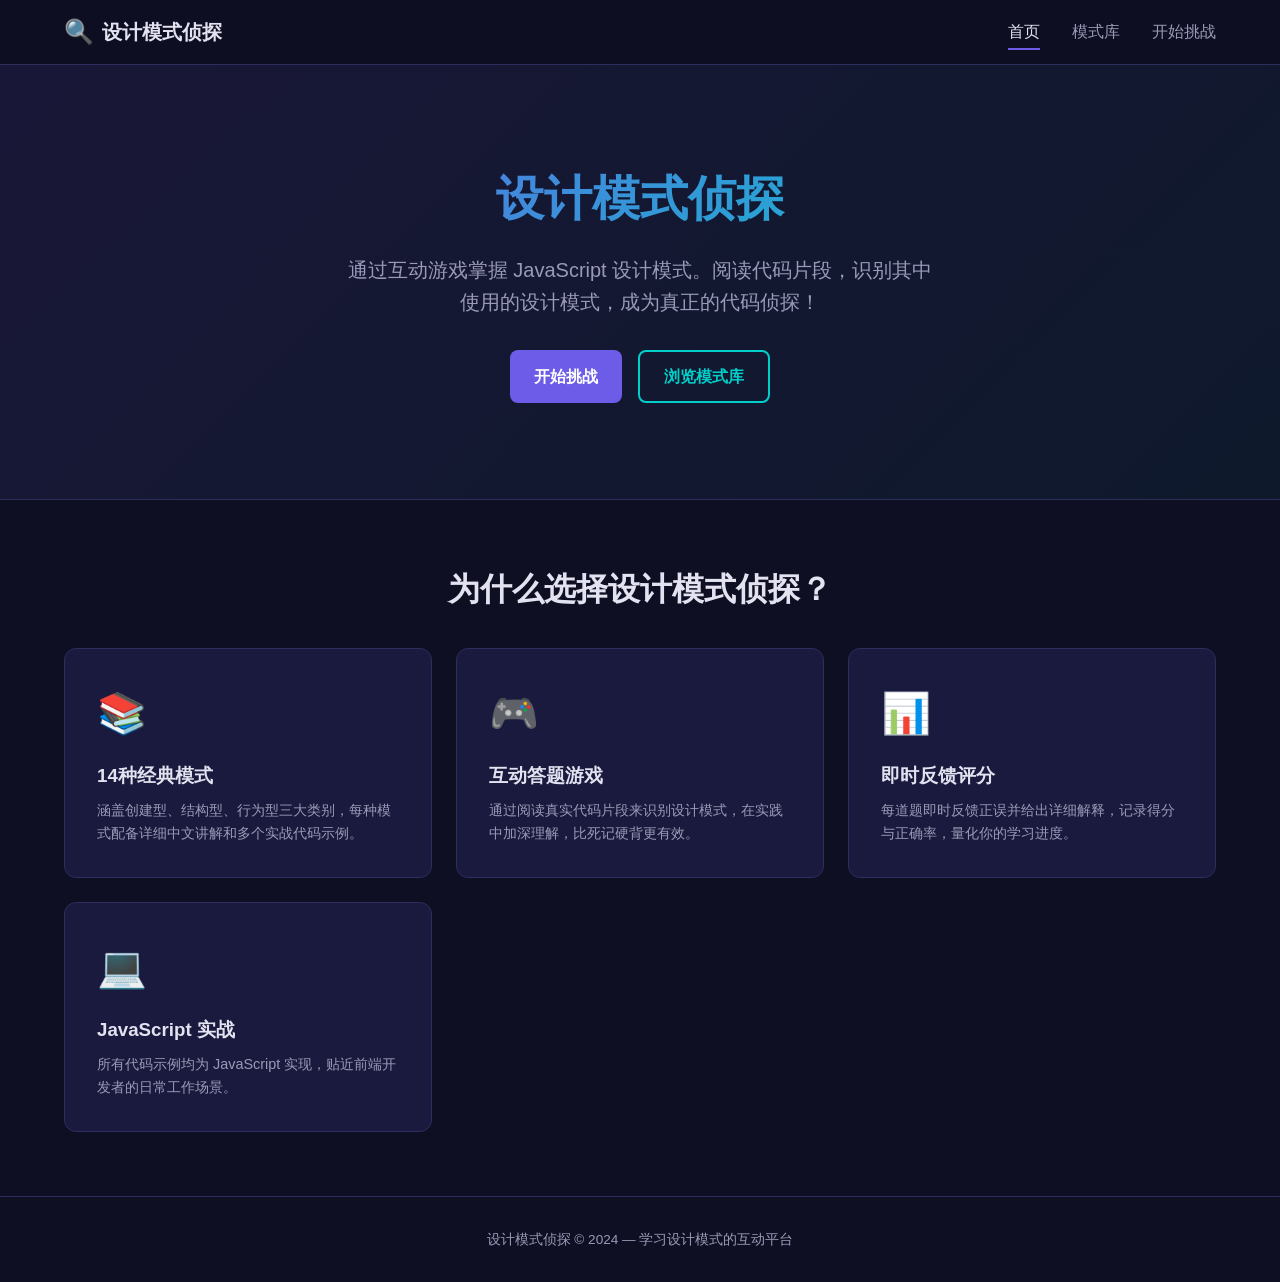
==== index.html @ 50bfc056 "Initial design pattern detective site" ====
<!DOCTYPE html>
<html lang="zh-CN">
<head>
  <meta charset="UTF-8" />
  <meta name="viewport" content="width=device-width, initial-scale=1.0" />
  <title>设计模式侦探 - Design Pattern Detective</title>
  <link rel="stylesheet" href="css/style.css" />
</head>
<body>
  <nav class="navbar">
    <div class="container">
      <a href="index.html" class="nav-brand">
        <span class="icon">🔍</span> 设计模式侦探
      </a>
      <ul class="nav-links">
        <li><a href="index.html" class="active">首页</a></li>
        <li><a href="patterns.html">模式库</a></li>
        <li><a href="game.html">开始挑战</a></li>
      </ul>
    </div>
  </nav>

  <section class="hero">
    <h1>设计模式侦探</h1>
    <p>通过互动游戏掌握 JavaScript 设计模式。阅读代码片段，识别其中使用的设计模式，成为真正的代码侦探！</p>
    <div class="hero-actions">
      <a href="game.html" class="btn btn-primary">开始挑战</a>
      <a href="patterns.html" class="btn btn-secondary">浏览模式库</a>
    </div>
  </section>

  <section class="features">
    <div class="container">
      <h2>为什么选择设计模式侦探？</h2>
      <div class="feature-grid">
        <div class="feature-card">
          <div class="icon">📚</div>
          <h3>14种经典模式</h3>
          <p>涵盖创建型、结构型、行为型三大类别，每种模式配备详细中文讲解和多个实战代码示例。</p>
        </div>
        <div class="feature-card">
          <div class="icon">🎮</div>
          <h3>互动答题游戏</h3>
          <p>通过阅读真实代码片段来识别设计模式，在实践中加深理解，比死记硬背更有效。</p>
        </div>
        <div class="feature-card">
          <div class="icon">📊</div>
          <h3>即时反馈评分</h3>
          <p>每道题即时反馈正误并给出详细解释，记录得分与正确率，量化你的学习进度。</p>
        </div>
        <div class="feature-card">
          <div class="icon">💻</div>
          <h3>JavaScript 实战</h3>
          <p>所有代码示例均为 JavaScript 实现，贴近前端开发者的日常工作场景。</p>
        </div>
      </div>
    </div>
  </section>

  <footer class="footer">
    <p>设计模式侦探 &copy; 2024 — 学习设计模式的互动平台</p>
  </footer>
</body>
</html>
---- css/style.css ----
:root {
  --primary: #6c5ce7;
  --primary-dark: #5a4bd1;
  --secondary: #00cec9;
  --accent: #fd79a8;
  --bg: #0f0f23;
  --bg-card: #1a1a3e;
  --bg-card-hover: #232356;
  --text: #e2e2f0;
  --text-muted: #9a9ab8;
  --success: #00b894;
  --danger: #e17055;
  --warning: #fdcb6e;
  --border: #2d2d5e;
  --radius: 12px;
  --shadow: 0 4px 24px rgba(0, 0, 0, 0.3);
}

* {
  margin: 0;
  padding: 0;
  box-sizing: border-box;
}

body {
  font-family: -apple-system, BlinkMacSystemFont, "Segoe UI", Roboto, "Noto Sans SC", sans-serif;
  background: var(--bg);
  color: var(--text);
  line-height: 1.6;
  min-height: 100vh;
}

a {
  color: var(--secondary);
  text-decoration: none;
  transition: color 0.2s;
}

a:hover {
  color: var(--primary);
}

/* Navigation */
.navbar {
  background: rgba(15, 15, 35, 0.95);
  backdrop-filter: blur(10px);
  border-bottom: 1px solid var(--border);
  padding: 0 2rem;
  position: sticky;
  top: 0;
  z-index: 100;
}

.navbar .container {
  display: flex;
  align-items: center;
  justify-content: space-between;
  height: 64px;
  max-width: 1200px;
  margin: 0 auto;
}

.nav-brand {
  font-size: 1.25rem;
  font-weight: 700;
  color: var(--text);
  display: flex;
  align-items: center;
  gap: 0.5rem;
}

.nav-brand .icon {
  font-size: 1.5rem;
}

.nav-links {
  display: flex;
  gap: 2rem;
  list-style: none;
}

.nav-links a {
  color: var(--text-muted);
  font-weight: 500;
  padding: 0.5rem 0;
  border-bottom: 2px solid transparent;
  transition: all 0.2s;
}

.nav-links a:hover,
.nav-links a.active {
  color: var(--text);
  border-bottom-color: var(--primary);
}

/* Container */
.container {
  max-width: 1200px;
  margin: 0 auto;
  padding: 0 1.5rem;
}

/* Hero Section */
.hero {
  text-align: center;
  padding: 6rem 2rem;
  background: linear-gradient(135deg, rgba(108, 92, 231, 0.1), rgba(0, 206, 201, 0.05));
  border-bottom: 1px solid var(--border);
}

.hero h1 {
  font-size: 3rem;
  margin-bottom: 1rem;
  background: linear-gradient(135deg, var(--primary), var(--secondary));
  -webkit-background-clip: text;
  -webkit-text-fill-color: transparent;
  background-clip: text;
}

.hero p {
  font-size: 1.25rem;
  color: var(--text-muted);
  max-width: 600px;
  margin: 0 auto 2rem;
}

.hero-actions {
  display: flex;
  gap: 1rem;
  justify-content: center;
  flex-wrap: wrap;
}

/* Buttons */
.btn {
  display: inline-flex;
  align-items: center;
  gap: 0.5rem;
  padding: 0.75rem 1.5rem;
  border-radius: 8px;
  font-size: 1rem;
  font-weight: 600;
  cursor: pointer;
  border: none;
  transition: all 0.2s;
}

.btn-primary {
  background: var(--primary);
  color: white;
}

.btn-primary:hover {
  background: var(--primary-dark);
  transform: translateY(-2px);
  box-shadow: 0 4px 16px rgba(108, 92, 231, 0.4);
}

.btn-secondary {
  background: transparent;
  color: var(--secondary);
  border: 2px solid var(--secondary);
}

.btn-secondary:hover {
  background: rgba(0, 206, 201, 0.1);
  transform: translateY(-2px);
}

.btn-success {
  background: var(--success);
  color: white;
}

.btn-success:hover {
  background: #00a383;
}

.btn:disabled {
  opacity: 0.5;
  cursor: not-allowed;
  transform: none;
}

/* Features Grid */
.features {
  padding: 4rem 0;
}

.features h2 {
  text-align: center;
  font-size: 2rem;
  margin-bottom: 2rem;
}

.feature-grid {
  display: grid;
  grid-template-columns: repeat(auto-fit, minmax(280px, 1fr));
  gap: 1.5rem;
}

.feature-card {
  background: var(--bg-card);
  border: 1px solid var(--border);
  border-radius: var(--radius);
  padding: 2rem;
  transition: all 0.3s;
}

.feature-card:hover {
  background: var(--bg-card-hover);
  transform: translateY(-4px);
  box-shadow: var(--shadow);
}

.feature-card .icon {
  font-size: 2.5rem;
  margin-bottom: 1rem;
}

.feature-card h3 {
  margin-bottom: 0.5rem;
  color: var(--text);
}

.feature-card p {
  color: var(--text-muted);
  font-size: 0.9rem;
}

/* Pattern List */
.page-header {
  padding: 3rem 0;
  border-bottom: 1px solid var(--border);
  margin-bottom: 2rem;
}

.page-header h1 {
  font-size: 2rem;
  margin-bottom: 0.5rem;
}

.page-header p {
  color: var(--text-muted);
}

.category-filter {
  display: flex;
  gap: 0.75rem;
  margin-bottom: 2rem;
  flex-wrap: wrap;
}

.filter-btn {
  padding: 0.5rem 1rem;
  border-radius: 20px;
  border: 1px solid var(--border);
  background: transparent;
  color: var(--text-muted);
  cursor: pointer;
  font-size: 0.9rem;
  transition: all 0.2s;
}

.filter-btn:hover,
.filter-btn.active {
  background: var(--primary);
  color: white;
  border-color: var(--primary);
}

.pattern-grid {
  display: grid;
  grid-template-columns: repeat(auto-fill, minmax(320px, 1fr));
  gap: 1.5rem;
  padding-bottom: 4rem;
}

.pattern-card {
  background: var(--bg-card);
  border: 1px solid var(--border);
  border-radius: var(--radius);
  padding: 1.5rem;
  transition: all 0.3s;
  cursor: pointer;
  display: block;
}

.pattern-card:hover {
  background: var(--bg-card-hover);
  transform: translateY(-3px);
  box-shadow: var(--shadow);
  border-color: var(--primary);
}

.pattern-card .category-tag {
  display: inline-block;
  padding: 0.2rem 0.6rem;
  border-radius: 4px;
  font-size: 0.75rem;
  font-weight: 600;
  margin-bottom: 0.75rem;
}

.tag-creational { background: rgba(108, 92, 231, 0.2); color: var(--primary); }
.tag-structural { background: rgba(0, 206, 201, 0.2); color: var(--secondary); }
.tag-behavioral { background: rgba(253, 121, 168, 0.2); color: var(--accent); }

.pattern-card h3 {
  margin-bottom: 0.25rem;
}

.pattern-card .name-en {
  color: var(--text-muted);
  font-size: 0.85rem;
  margin-bottom: 0.75rem;
}

.pattern-card .desc {
  color: var(--text-muted);
  font-size: 0.9rem;
  display: -webkit-box;
  -webkit-line-clamp: 3;
  -webkit-box-orient: vertical;
  overflow: hidden;
}

/* Pattern Detail */
.pattern-detail {
  padding: 2rem 0 4rem;
}

.detail-header {
  margin-bottom: 2rem;
}

.detail-header .category-tag {
  display: inline-block;
  padding: 0.3rem 0.8rem;
  border-radius: 4px;
  font-size: 0.8rem;
  font-weight: 600;
  margin-bottom: 1rem;
}

.detail-header h1 {
  font-size: 2.25rem;
  margin-bottom: 0.25rem;
}

.detail-header .name-en {
  color: var(--text-muted);
  font-size: 1.1rem;
}

.detail-section {
  margin-bottom: 2.5rem;
}

.detail-section h2 {
  font-size: 1.5rem;
  margin-bottom: 1rem;
  padding-bottom: 0.5rem;
  border-bottom: 1px solid var(--border);
}

.key-points {
  list-style: none;
  display: flex;
  flex-wrap: wrap;
  gap: 0.75rem;
}

.key-points li {
  background: var(--bg-card);
  padding: 0.5rem 1rem;
  border-radius: 8px;
  border: 1px solid var(--border);
  font-size: 0.9rem;
}

.key-points li::before {
  content: "• ";
  color: var(--primary);
  font-weight: bold;
}

.example-block {
  background: var(--bg-card);
  border: 1px solid var(--border);
  border-radius: var(--radius);
  margin-bottom: 1.5rem;
  overflow: hidden;
}

.example-block h3 {
  padding: 1rem 1.5rem;
  background: rgba(108, 92, 231, 0.1);
  border-bottom: 1px solid var(--border);
  font-size: 1rem;
}

.example-block pre {
  padding: 1.5rem;
  overflow-x: auto;
  font-size: 0.85rem;
  line-height: 1.5;
}

.example-block code {
  font-family: "JetBrains Mono", "Fira Code", monospace;
}

/* Game Page */
.game-container {
  max-width: 900px;
  margin: 0 auto;
  padding: 2rem 1.5rem;
}

.start-screen {
  display: flex;
  flex-direction: column;
  align-items: center;
  justify-content: center;
  min-height: 60vh;
  text-align: center;
}

.start-screen h1 {
  font-size: 2.5rem;
  margin-bottom: 1rem;
  background: linear-gradient(135deg, var(--primary), var(--secondary));
  -webkit-background-clip: text;
  -webkit-text-fill-color: transparent;
  background-clip: text;
}

.start-screen p {
  color: var(--text-muted);
  margin-bottom: 2rem;
  max-width: 500px;
}

.question-count-selector {
  display: flex;
  align-items: center;
  gap: 1rem;
  margin-bottom: 2rem;
}

.question-count-selector label {
  color: var(--text-muted);
}

.question-count-selector select {
  padding: 0.5rem 1rem;
  border-radius: 8px;
  background: var(--bg-card);
  border: 1px solid var(--border);
  color: var(--text);
  font-size: 1rem;
}

/* Progress Bar */
.progress-section {
  display: flex;
  align-items: center;
  gap: 1.5rem;
  margin-bottom: 1.5rem;
  padding: 1rem;
  background: var(--bg-card);
  border-radius: var(--radius);
  border: 1px solid var(--border);
}

.progress-bar {
  flex: 1;
  height: 8px;
  background: var(--border);
  border-radius: 4px;
  overflow: hidden;
}

.progress-bar-fill {
  height: 100%;
  background: linear-gradient(90deg, var(--primary), var(--secondary));
  border-radius: 4px;
  transition: width 0.3s ease;
}

.stat {
  text-align: center;
}

.stat-value {
  font-size: 1.25rem;
  font-weight: 700;
  color: var(--primary);
}

.stat-label {
  font-size: 0.7rem;
  color: var(--text-muted);
  text-transform: uppercase;
}

/* Question Area */
.question-header {
  display: flex;
  justify-content: space-between;
  align-items: center;
  margin-bottom: 1rem;
}

.question-header h2 {
  font-size: 1.1rem;
  color: var(--text-muted);
}

.code-section {
  background: var(--bg-card);
  border: 1px solid var(--border);
  border-radius: var(--radius);
  margin-bottom: 1.5rem;
  overflow: hidden;
}

.code-section .code-header {
  padding: 0.75rem 1.25rem;
  background: rgba(108, 92, 231, 0.1);
  border-bottom: 1px solid var(--border);
  font-size: 0.9rem;
  color: var(--text-muted);
}

.code-section pre {
  padding: 1.25rem;
  overflow-x: auto;
  max-height: 400px;
  overflow-y: auto;
  font-size: 0.82rem;
  line-height: 1.5;
}

.code-section code {
  font-family: "JetBrains Mono", "Fira Code", monospace;
}

/* Options */
.options-container {
  display: grid;
  grid-template-columns: 1fr 1fr;
  gap: 1rem;
  margin-bottom: 1.5rem;
}

.option-btn {
  display: flex;
  align-items: center;
  gap: 0.75rem;
  padding: 1rem 1.25rem;
  background: var(--bg-card);
  border: 2px solid var(--border);
  border-radius: var(--radius);
  cursor: pointer;
  transition: all 0.2s;
  text-align: left;
  color: var(--text);
  font-size: 1rem;
}

.option-btn:hover {
  border-color: var(--primary);
  background: var(--bg-card-hover);
}

.option-btn.selected {
  border-color: var(--primary);
  background: rgba(108, 92, 231, 0.15);
}

.option-btn.correct {
  border-color: var(--success);
  background: rgba(0, 184, 148, 0.15);
}

.option-btn.wrong {
  border-color: var(--danger);
  background: rgba(225, 112, 85, 0.15);
}

.option-letter {
  width: 32px;
  height: 32px;
  display: flex;
  align-items: center;
  justify-content: center;
  background: var(--border);
  border-radius: 50%;
  font-weight: 700;
  font-size: 0.85rem;
  flex-shrink: 0;
}

.option-text {
  display: flex;
  flex-direction: column;
}

.option-text small {
  color: var(--text-muted);
  font-size: 0.8rem;
}

/* Actions */
.actions {
  text-align: center;
  margin-bottom: 1.5rem;
}

/* Feedback */
.feedback-area {
  padding: 1.5rem;
  border-radius: var(--radius);
  margin-bottom: 1.5rem;
  display: none;
}

.feedback-area.correct {
  background: rgba(0, 184, 148, 0.1);
  border: 1px solid var(--success);
}

.feedback-area.wrong {
  background: rgba(225, 112, 85, 0.1);
  border: 1px solid var(--danger);
}

.feedback-header {
  display: flex;
  align-items: center;
  gap: 0.75rem;
  margin-bottom: 0.75rem;
}

.feedback-icon {
  font-size: 1.5rem;
  font-weight: 700;
}

.feedback-area.correct .feedback-icon { color: var(--success); }
.feedback-area.wrong .feedback-icon { color: var(--danger); }

.feedback-title {
  font-weight: 600;
  font-size: 1.1rem;
}

.feedback-explanation {
  color: var(--text-muted);
  font-size: 0.9rem;
  line-height: 1.6;
}

/* Results */
.results-area {
  display: none;
  text-align: center;
  padding: 2rem 0;
}

.results-summary {
  background: var(--bg-card);
  border: 1px solid var(--border);
  border-radius: var(--radius);
  padding: 2.5rem;
  margin-bottom: 2rem;
}

.results-summary h2 {
  font-size: 2rem;
  margin-bottom: 0.5rem;
}

.results-grade {
  font-size: 1.25rem;
  color: var(--primary);
  margin-bottom: 1.5rem;
}

.results-stats {
  display: flex;
  justify-content: center;
  gap: 3rem;
}

.results-stats .stat {
  text-align: center;
}

.results-stats .stat-value {
  font-size: 2rem;
}

.results-actions {
  margin-bottom: 2rem;
}

.history-section h3 {
  text-align: left;
  margin-bottom: 1rem;
  font-size: 1.2rem;
}

.history-list {
  text-align: left;
}

.history-item {
  display: flex;
  align-items: center;
  gap: 0.75rem;
  padding: 0.75rem 1rem;
  background: var(--bg-card);
  border: 1px solid var(--border);
  border-radius: 8px;
  margin-bottom: 0.5rem;
}

.history-item.correct { border-left: 3px solid var(--success); }
.history-item.wrong { border-left: 3px solid var(--danger); }

.history-num {
  color: var(--text-muted);
  font-size: 0.85rem;
  min-width: 20px;
}

.history-icon {
  font-weight: 700;
}

.history-item.correct .history-icon { color: var(--success); }
.history-item.wrong .history-icon { color: var(--danger); }

.history-detail {
  display: flex;
  flex-direction: column;
  gap: 0.2rem;
}

.history-detail strong {
  font-size: 0.9rem;
}

.history-detail span {
  font-size: 0.8rem;
  color: var(--text-muted);
}

/* Footer */
.footer {
  padding: 2rem;
  text-align: center;
  border-top: 1px solid var(--border);
  color: var(--text-muted);
  font-size: 0.85rem;
}

/* Responsive */
@media (max-width: 768px) {
  .hero h1 { font-size: 2rem; }
  .hero { padding: 4rem 1rem; }
  .options-container { grid-template-columns: 1fr; }
  .results-stats { gap: 1.5rem; }
  .nav-links { gap: 1rem; }
  .pattern-grid { grid-template-columns: 1fr; }
}
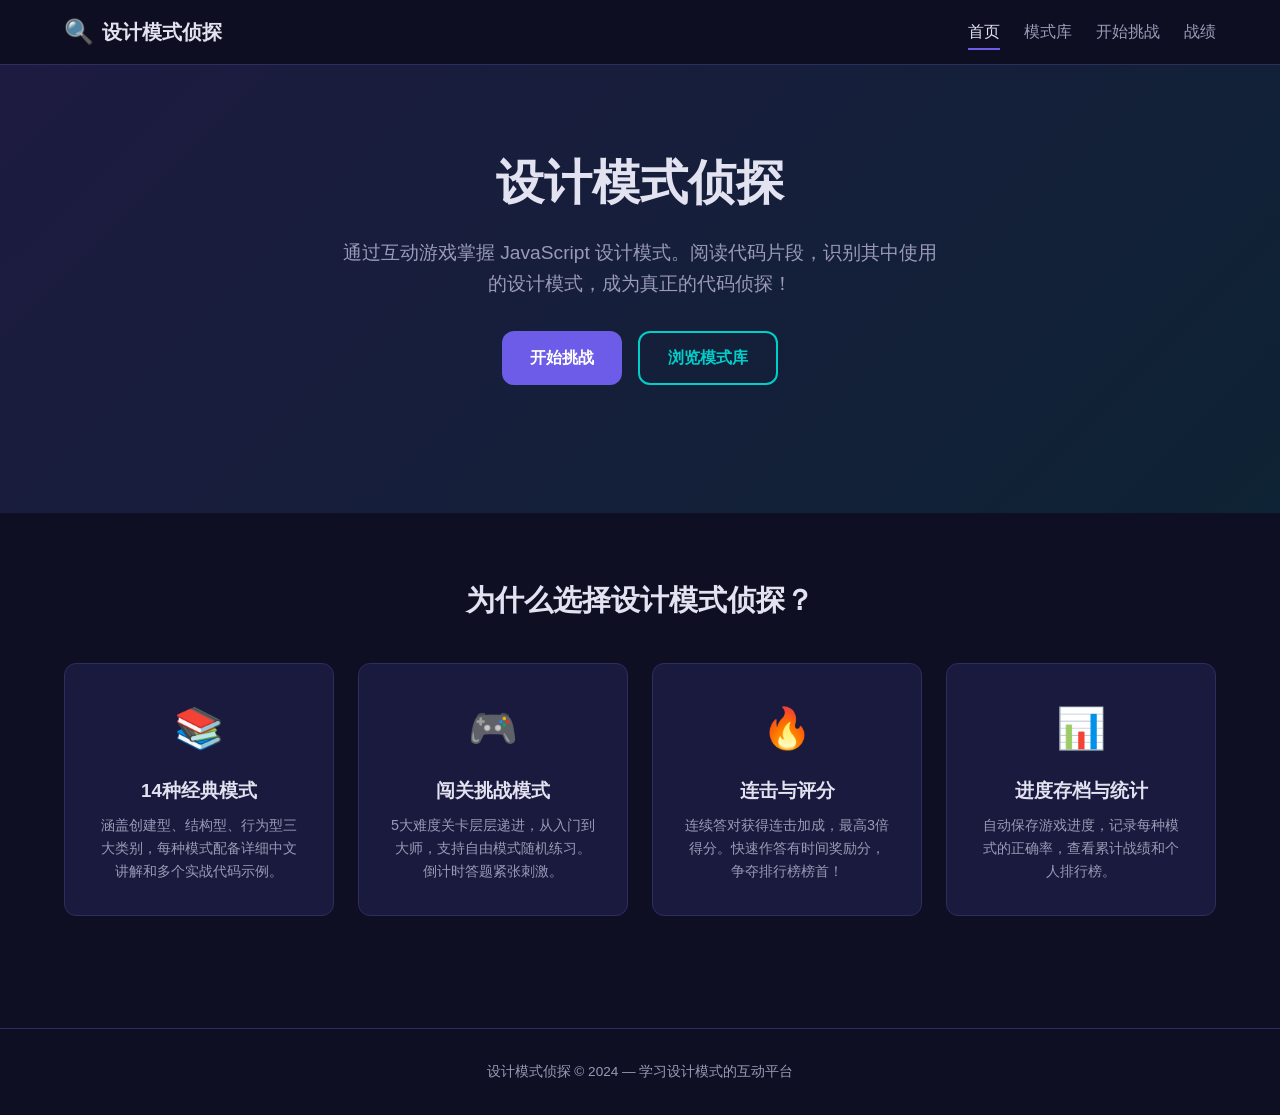
==== commit 5c303afd: "Complete design pattern detective site" ====
--- a/index.html
+++ b/index.html
@@ -1,10 +1,15 @@
 <!DOCTYPE html>
 <html lang="zh-CN">
 <head>
-  <meta charset="UTF-8" />
-  <meta name="viewport" content="width=device-width, initial-scale=1.0" />
+  <meta charset="UTF-8">
+  <meta name="viewport" content="width=device-width, initial-scale=1.0">
+  <meta name="description" content="设计模式侦探 - 通过互动答题游戏学习 JavaScript 设计模式，涵盖14种经典设计模式的概念讲解与代码示例。">
+  <meta property="og:title" content="设计模式侦探 - Design Pattern Detective">
+  <meta property="og:description" content="通过互动游戏掌握 JavaScript 设计模式，阅读代码片段识别设计模式，成为真正的代码侦探！">
+  <meta property="og:type" content="website">
+  <link rel="manifest" href="manifest.json">
   <title>设计模式侦探 - Design Pattern Detective</title>
-  <link rel="stylesheet" href="css/style.css" />
+  <link rel="stylesheet" href="css/style.css">
 </head>
 <body>
   <nav class="navbar">
@@ -12,10 +17,12 @@
       <a href="index.html" class="nav-brand">
         <span class="icon">🔍</span> 设计模式侦探
       </a>
-      <ul class="nav-links">
+      <button class="nav-toggle" id="nav-toggle" aria-label="菜单">☰</button>
+      <ul class="nav-links" id="nav-links">
         <li><a href="index.html" class="active">首页</a></li>
         <li><a href="patterns.html">模式库</a></li>
         <li><a href="game.html">开始挑战</a></li>
+        <li><a href="stats.html">战绩</a></li>
       </ul>
     </div>
   </nav>
@@ -27,6 +34,7 @@
       <a href="game.html" class="btn btn-primary">开始挑战</a>
       <a href="patterns.html" class="btn btn-secondary">浏览模式库</a>
     </div>
+    <div class="hero-stats" id="hero-stats"></div>
   </section>
 
   <section class="features">
@@ -40,18 +48,18 @@
         </div>
         <div class="feature-card">
           <div class="icon">🎮</div>
-          <h3>互动答题游戏</h3>
-          <p>通过阅读真实代码片段来识别设计模式，在实践中加深理解，比死记硬背更有效。</p>
+          <h3>闯关挑战模式</h3>
+          <p>5大难度关卡层层递进，从入门到大师，支持自由模式随机练习。倒计时答题紧张刺激。</p>
+        </div>
+        <div class="feature-card">
+          <div class="icon">🔥</div>
+          <h3>连击与评分</h3>
+          <p>连续答对获得连击加成，最高3倍得分。快速作答有时间奖励分，争夺排行榜榜首！</p>
         </div>
         <div class="feature-card">
           <div class="icon">📊</div>
-          <h3>即时反馈评分</h3>
-          <p>每道题即时反馈正误并给出详细解释，记录得分与正确率，量化你的学习进度。</p>
-        </div>
-        <div class="feature-card">
-          <div class="icon">💻</div>
-          <h3>JavaScript 实战</h3>
-          <p>所有代码示例均为 JavaScript 实现，贴近前端开发者的日常工作场景。</p>
+          <h3>进度存档与统计</h3>
+          <p>自动保存游戏进度，记录每种模式的正确率，查看累计战绩和个人排行榜。</p>
         </div>
       </div>
     </div>
@@ -60,5 +68,25 @@
   <footer class="footer">
     <p>设计模式侦探 &copy; 2024 — 学习设计模式的互动平台</p>
   </footer>
+
+  <script src="js/patterns-data.js"></script>
+  <script src="js/progress.js"></script>
+  <script>
+    document.getElementById('nav-toggle').addEventListener('click', () => {
+      document.getElementById('nav-links').classList.toggle('open');
+    });
+
+    const profile = ProgressManager.getProfile();
+    const statsEl = document.getElementById('hero-stats');
+    if (profile.totalGames > 0) {
+      const accuracy = ProgressManager.getOverallAccuracy();
+      statsEl.innerHTML = `
+        <div class="hero-stat"><div class="value">${profile.totalGames}</div><div class="label">已完成局数</div></div>
+        <div class="hero-stat"><div class="value">${accuracy}%</div><div class="label">总正确率</div></div>
+        <div class="hero-stat"><div class="value">${profile.bestScore}</div><div class="label">最高分</div></div>
+        <div class="hero-stat"><div class="value">Lv.${profile.levelsUnlocked}</div><div class="label">当前进度</div></div>
+      `;
+    }
+  </script>
 </body>
 </html>
--- a/css/style.css
+++ b/css/style.css
@@ -16,11 +16,7 @@
   --shadow: 0 4px 24px rgba(0, 0, 0, 0.3);
 }
 
-* {
-  margin: 0;
-  padding: 0;
-  box-sizing: border-box;
-}
+* { margin: 0; padding: 0; box-sizing: border-box; }
 
 body {
   font-family: -apple-system, BlinkMacSystemFont, "Segoe UI", Roboto, "Noto Sans SC", sans-serif;
@@ -30,22 +26,17 @@
   min-height: 100vh;
 }
 
-a {
-  color: var(--secondary);
-  text-decoration: none;
-  transition: color 0.2s;
-}
-
-a:hover {
-  color: var(--primary);
-}
-
-/* Navigation */
+a { color: var(--secondary); text-decoration: none; transition: color 0.2s; }
+a:hover { color: var(--primary); }
+
+.container { max-width: 1200px; margin: 0 auto; padding: 0 1.5rem; }
+
+/* Navbar */
 .navbar {
   background: rgba(15, 15, 35, 0.95);
   backdrop-filter: blur(10px);
   border-bottom: 1px solid var(--border);
-  padding: 0 2rem;
+  padding: 0 1.5rem;
   position: sticky;
   top: 0;
   z-index: 100;
@@ -56,8 +47,6 @@
   align-items: center;
   justify-content: space-between;
   height: 64px;
-  max-width: 1200px;
-  margin: 0 auto;
 }
 
 .nav-brand {
@@ -69,13 +58,11 @@
   gap: 0.5rem;
 }
 
-.nav-brand .icon {
-  font-size: 1.5rem;
-}
+.nav-brand .icon { font-size: 1.5rem; }
 
 .nav-links {
   display: flex;
-  gap: 2rem;
+  gap: 1.5rem;
   list-style: none;
 }
 
@@ -93,88 +80,59 @@
   border-bottom-color: var(--primary);
 }
 
-/* Container */
-.container {
-  max-width: 1200px;
-  margin: 0 auto;
-  padding: 0 1.5rem;
-}
-
-/* Hero Section */
-.hero {
-  text-align: center;
-  padding: 6rem 2rem;
-  background: linear-gradient(135deg, rgba(108, 92, 231, 0.1), rgba(0, 206, 201, 0.05));
-  border-bottom: 1px solid var(--border);
-}
-
-.hero h1 {
-  font-size: 3rem;
-  margin-bottom: 1rem;
-  background: linear-gradient(135deg, var(--primary), var(--secondary));
-  -webkit-background-clip: text;
-  -webkit-text-fill-color: transparent;
-  background-clip: text;
-}
-
-.hero p {
-  font-size: 1.25rem;
-  color: var(--text-muted);
-  max-width: 600px;
-  margin: 0 auto 2rem;
-}
-
-.hero-actions {
-  display: flex;
-  gap: 1rem;
-  justify-content: center;
-  flex-wrap: wrap;
+.nav-toggle {
+  display: none;
+  background: none;
+  border: none;
+  color: var(--text);
+  font-size: 1.5rem;
+  cursor: pointer;
+  padding: 0.5rem;
+  min-width: 44px;
+  min-height: 44px;
 }
 
 /* Buttons */
 .btn {
   display: inline-flex;
   align-items: center;
-  gap: 0.5rem;
-  padding: 0.75rem 1.5rem;
-  border-radius: 8px;
+  justify-content: center;
+  padding: 0.75rem 1.75rem;
+  border-radius: var(--radius);
   font-size: 1rem;
   font-weight: 600;
+  border: none;
   cursor: pointer;
-  border: none;
   transition: all 0.2s;
+  text-decoration: none;
+  min-height: 44px;
+  min-width: 44px;
 }
 
 .btn-primary {
   background: var(--primary);
   color: white;
 }
-
-.btn-primary:hover {
-  background: var(--primary-dark);
-  transform: translateY(-2px);
-  box-shadow: 0 4px 16px rgba(108, 92, 231, 0.4);
-}
+.btn-primary:hover { background: var(--primary-dark); transform: translateY(-1px); }
 
 .btn-secondary {
   background: transparent;
   color: var(--secondary);
   border: 2px solid var(--secondary);
 }
-
-.btn-secondary:hover {
-  background: rgba(0, 206, 201, 0.1);
-  transform: translateY(-2px);
-}
+.btn-secondary:hover { background: rgba(0, 206, 201, 0.1); }
 
 .btn-success {
   background: var(--success);
   color: white;
 }
-
-.btn-success:hover {
-  background: #00a383;
-}
+.btn-success:hover { background: #00a884; }
+
+.btn-danger {
+  background: var(--danger);
+  color: white;
+}
+.btn-danger:hover { background: #c0392b; }
 
 .btn:disabled {
   opacity: 0.5;
@@ -182,236 +140,194 @@
   transform: none;
 }
 
-/* Features Grid */
-.features {
-  padding: 4rem 0;
-}
-
-.features h2 {
+/* Hero */
+.hero {
   text-align: center;
+  padding: 5rem 2rem;
+  background: linear-gradient(135deg, rgba(108, 92, 231, 0.15), rgba(0, 206, 201, 0.1));
+}
+
+.hero h1 { font-size: 3rem; margin-bottom: 1rem; }
+.hero p { font-size: 1.2rem; color: var(--text-muted); max-width: 600px; margin: 0 auto 2rem; }
+
+.hero-actions { display: flex; gap: 1rem; justify-content: center; flex-wrap: wrap; }
+
+.hero-stats {
+  margin-top: 3rem;
+  display: flex;
+  gap: 2rem;
+  justify-content: center;
+  flex-wrap: wrap;
+}
+
+.hero-stat {
+  text-align: center;
+}
+
+.hero-stat .value {
   font-size: 2rem;
-  margin-bottom: 2rem;
-}
+  font-weight: 700;
+  color: var(--secondary);
+}
+
+.hero-stat .label {
+  font-size: 0.85rem;
+  color: var(--text-muted);
+}
+
+/* Features */
+.features { padding: 4rem 0; }
+.features h2 { text-align: center; margin-bottom: 2.5rem; font-size: 1.8rem; }
 
 .feature-grid {
   display: grid;
-  grid-template-columns: repeat(auto-fit, minmax(280px, 1fr));
+  grid-template-columns: repeat(auto-fit, minmax(250px, 1fr));
   gap: 1.5rem;
 }
 
 .feature-card {
   background: var(--bg-card);
+  padding: 2rem;
+  border-radius: var(--radius);
   border: 1px solid var(--border);
-  border-radius: var(--radius);
-  padding: 2rem;
-  transition: all 0.3s;
+  text-align: center;
+  transition: transform 0.2s, border-color 0.2s;
 }
 
 .feature-card:hover {
-  background: var(--bg-card-hover);
   transform: translateY(-4px);
-  box-shadow: var(--shadow);
-}
-
-.feature-card .icon {
-  font-size: 2.5rem;
-  margin-bottom: 1rem;
-}
-
-.feature-card h3 {
-  margin-bottom: 0.5rem;
-  color: var(--text);
-}
-
-.feature-card p {
-  color: var(--text-muted);
-  font-size: 0.9rem;
-}
-
-/* Pattern List */
+  border-color: var(--primary);
+}
+
+.feature-card .icon { font-size: 2.5rem; margin-bottom: 1rem; }
+.feature-card h3 { margin-bottom: 0.5rem; }
+.feature-card p { color: var(--text-muted); font-size: 0.9rem; }
+
+/* Pattern Grid */
 .page-header {
-  padding: 3rem 0;
-  border-bottom: 1px solid var(--border);
+  padding: 2.5rem 0;
+  text-align: center;
+}
+.page-header h1 { margin-bottom: 0.5rem; }
+.page-header p { color: var(--text-muted); }
+
+.filter-bar {
+  display: flex;
+  gap: 0.5rem;
+  flex-wrap: wrap;
+  justify-content: center;
   margin-bottom: 2rem;
-}
-
-.page-header h1 {
-  font-size: 2rem;
-  margin-bottom: 0.5rem;
-}
-
-.page-header p {
-  color: var(--text-muted);
-}
-
-.category-filter {
-  display: flex;
-  gap: 0.75rem;
-  margin-bottom: 2rem;
-  flex-wrap: wrap;
 }
 
 .filter-btn {
   padding: 0.5rem 1rem;
-  border-radius: 20px;
+  border-radius: 2rem;
   border: 1px solid var(--border);
   background: transparent;
   color: var(--text-muted);
   cursor: pointer;
   font-size: 0.9rem;
   transition: all 0.2s;
-}
-
-.filter-btn:hover,
-.filter-btn.active {
-  background: var(--primary);
-  color: white;
-  border-color: var(--primary);
-}
+  min-height: 44px;
+}
+
+.filter-btn:hover { border-color: var(--primary); color: var(--text); }
+.filter-btn.active { background: var(--primary); border-color: var(--primary); color: white; }
 
 .pattern-grid {
   display: grid;
-  grid-template-columns: repeat(auto-fill, minmax(320px, 1fr));
+  grid-template-columns: repeat(auto-fill, minmax(280px, 1fr));
   gap: 1.5rem;
-  padding-bottom: 4rem;
+  padding-bottom: 3rem;
 }
 
 .pattern-card {
-  background: var(--bg-card);
+  display: block;
+  background: var(--bg-card);
+  padding: 1.5rem;
+  border-radius: var(--radius);
   border: 1px solid var(--border);
-  border-radius: var(--radius);
-  padding: 1.5rem;
-  transition: all 0.3s;
-  cursor: pointer;
-  display: block;
+  transition: all 0.2s;
+  color: var(--text);
 }
 
 .pattern-card:hover {
-  background: var(--bg-card-hover);
   transform: translateY(-3px);
+  border-color: var(--primary);
   box-shadow: var(--shadow);
-  border-color: var(--primary);
-}
-
-.pattern-card .category-tag {
-  display: inline-block;
-  padding: 0.2rem 0.6rem;
-  border-radius: 4px;
-  font-size: 0.75rem;
-  font-weight: 600;
-  margin-bottom: 0.75rem;
-}
-
-.tag-creational { background: rgba(108, 92, 231, 0.2); color: var(--primary); }
-.tag-structural { background: rgba(0, 206, 201, 0.2); color: var(--secondary); }
-.tag-behavioral { background: rgba(253, 121, 168, 0.2); color: var(--accent); }
-
-.pattern-card h3 {
-  margin-bottom: 0.25rem;
-}
-
-.pattern-card .name-en {
-  color: var(--text-muted);
+}
+
+.pattern-card h3 { margin: 0.75rem 0 0.25rem; }
+.pattern-card .name-en { font-size: 0.85rem; color: var(--text-muted); margin-bottom: 0.5rem; }
+.pattern-card .desc {
   font-size: 0.85rem;
-  margin-bottom: 0.75rem;
-}
-
-.pattern-card .desc {
-  color: var(--text-muted);
-  font-size: 0.9rem;
+  color: var(--text-muted);
   display: -webkit-box;
   -webkit-line-clamp: 3;
   -webkit-box-orient: vertical;
   overflow: hidden;
 }
 
+.category-tag {
+  display: inline-block;
+  padding: 0.2rem 0.6rem;
+  border-radius: 1rem;
+  font-size: 0.75rem;
+  font-weight: 600;
+}
+
+.tag-creational { background: rgba(108, 92, 231, 0.2); color: #a29bfe; }
+.tag-structural { background: rgba(0, 206, 201, 0.2); color: #81ecec; }
+.tag-behavioral { background: rgba(253, 121, 168, 0.2); color: #fd79a8; }
+
+.difficulty-tag {
+  display: inline-block;
+  padding: 0.15rem 0.5rem;
+  border-radius: 0.75rem;
+  font-size: 0.7rem;
+  font-weight: 600;
+  margin-left: 0.5rem;
+}
+.diff-1 { background: rgba(0, 184, 148, 0.2); color: var(--success); }
+.diff-2 { background: rgba(253, 203, 110, 0.2); color: var(--warning); }
+.diff-3 { background: rgba(225, 112, 85, 0.2); color: var(--danger); }
+
 /* Pattern Detail */
-.pattern-detail {
-  padding: 2rem 0 4rem;
-}
-
-.detail-header {
-  margin-bottom: 2rem;
-}
-
-.detail-header .category-tag {
-  display: inline-block;
-  padding: 0.3rem 0.8rem;
-  border-radius: 4px;
-  font-size: 0.8rem;
-  font-weight: 600;
-  margin-bottom: 1rem;
-}
-
-.detail-header h1 {
-  font-size: 2.25rem;
-  margin-bottom: 0.25rem;
-}
-
-.detail-header .name-en {
-  color: var(--text-muted);
-  font-size: 1.1rem;
-}
-
-.detail-section {
-  margin-bottom: 2.5rem;
-}
-
-.detail-section h2 {
-  font-size: 1.5rem;
-  margin-bottom: 1rem;
-  padding-bottom: 0.5rem;
-  border-bottom: 1px solid var(--border);
-}
-
-.key-points {
-  list-style: none;
-  display: flex;
-  flex-wrap: wrap;
-  gap: 0.75rem;
-}
-
+.pattern-detail { padding: 2rem 0 4rem; max-width: 800px; margin: 0 auto; }
+.detail-header { margin-bottom: 2rem; }
+.detail-header h1 { font-size: 2rem; margin-top: 0.5rem; }
+.detail-section { margin-bottom: 2.5rem; }
+.detail-section h2 { color: var(--secondary); margin-bottom: 1rem; font-size: 1.4rem; }
+
+.key-points { list-style: none; padding: 0; }
 .key-points li {
-  background: var(--bg-card);
-  padding: 0.5rem 1rem;
-  border-radius: 8px;
+  padding: 0.5rem 0 0.5rem 1.5rem;
+  position: relative;
+  color: var(--text-muted);
+}
+.key-points li::before {
+  content: '✦';
+  position: absolute;
+  left: 0;
+  color: var(--primary);
+}
+
+.example-block { margin-bottom: 2rem; }
+.example-block h3 { margin-bottom: 0.75rem; font-size: 1rem; color: var(--text-muted); }
+
+pre {
+  background: #1e1e3f;
+  border-radius: var(--radius);
+  padding: 1.25rem;
+  overflow-x: auto;
   border: 1px solid var(--border);
-  font-size: 0.9rem;
-}
-
-.key-points li::before {
-  content: "• ";
-  color: var(--primary);
-  font-weight: bold;
-}
-
-.example-block {
-  background: var(--bg-card);
-  border: 1px solid var(--border);
-  border-radius: var(--radius);
-  margin-bottom: 1.5rem;
-  overflow: hidden;
-}
-
-.example-block h3 {
-  padding: 1rem 1.5rem;
-  background: rgba(108, 92, 231, 0.1);
-  border-bottom: 1px solid var(--border);
-  font-size: 1rem;
-}
-
-.example-block pre {
-  padding: 1.5rem;
-  overflow-x: auto;
   font-size: 0.85rem;
   line-height: 1.5;
 }
 
-.example-block code {
-  font-family: "JetBrains Mono", "Fira Code", monospace;
-}
-
-/* Game Page */
+code { font-family: 'Fira Code', 'JetBrains Mono', Consolas, monospace; }
+
+/* Game */
 .game-container {
   max-width: 900px;
   margin: 0 auto;
@@ -422,60 +338,105 @@
   display: flex;
   flex-direction: column;
   align-items: center;
-  justify-content: center;
-  min-height: 60vh;
   text-align: center;
-}
-
-.start-screen h1 {
-  font-size: 2.5rem;
-  margin-bottom: 1rem;
-  background: linear-gradient(135deg, var(--primary), var(--secondary));
-  -webkit-background-clip: text;
-  -webkit-text-fill-color: transparent;
-  background-clip: text;
-}
-
-.start-screen p {
-  color: var(--text-muted);
+  padding: 3rem 1rem;
+}
+
+.start-screen h1 { font-size: 2.2rem; margin-bottom: 1rem; }
+.start-screen > p { color: var(--text-muted); margin-bottom: 2rem; max-width: 500px; }
+
+.mode-tabs {
+  display: flex;
+  gap: 0;
   margin-bottom: 2rem;
-  max-width: 500px;
-}
-
-.question-count-selector {
-  display: flex;
-  align-items: center;
+  border-radius: var(--radius);
+  overflow: hidden;
+  border: 1px solid var(--border);
+}
+
+.mode-tab {
+  padding: 0.75rem 1.5rem;
+  background: transparent;
+  border: none;
+  color: var(--text-muted);
+  cursor: pointer;
+  font-size: 0.95rem;
+  font-weight: 500;
+  transition: all 0.2s;
+  min-height: 44px;
+}
+
+.mode-tab.active {
+  background: var(--primary);
+  color: white;
+}
+
+.level-select {
+  display: grid;
+  grid-template-columns: repeat(auto-fit, minmax(140px, 1fr));
   gap: 1rem;
+  width: 100%;
+  max-width: 600px;
   margin-bottom: 2rem;
 }
 
-.question-count-selector label {
-  color: var(--text-muted);
-}
-
-.question-count-selector select {
-  padding: 0.5rem 1rem;
-  border-radius: 8px;
-  background: var(--bg-card);
+.level-btn {
+  display: flex;
+  flex-direction: column;
+  align-items: center;
+  padding: 1.25rem 1rem;
+  border-radius: var(--radius);
+  border: 2px solid var(--border);
+  background: var(--bg-card);
+  color: var(--text);
+  cursor: pointer;
+  transition: all 0.2s;
+  min-height: 44px;
+}
+
+.level-btn:hover:not(:disabled) {
+  border-color: var(--primary);
+  transform: translateY(-2px);
+}
+
+.level-btn.completed { border-color: var(--success); }
+.level-btn.locked { opacity: 0.5; cursor: not-allowed; }
+
+.level-num { font-size: 1.5rem; font-weight: 700; }
+.level-name { font-size: 0.9rem; margin-top: 0.25rem; }
+.level-info { font-size: 0.75rem; color: var(--text-muted); margin-top: 0.25rem; }
+
+.free-mode-section {
+  width: 100%;
+  max-width: 400px;
+  display: flex;
+  flex-direction: column;
+  align-items: center;
+  gap: 1rem;
+}
+
+.free-mode-section select {
+  padding: 0.6rem 1rem;
+  border-radius: var(--radius);
   border: 1px solid var(--border);
+  background: var(--bg-card);
   color: var(--text);
   font-size: 1rem;
-}
-
-/* Progress Bar */
+  min-height: 44px;
+}
+
+/* Progress bar */
 .progress-section {
   display: flex;
   align-items: center;
   gap: 1.5rem;
   margin-bottom: 1.5rem;
-  padding: 1rem;
-  background: var(--bg-card);
-  border-radius: var(--radius);
-  border: 1px solid var(--border);
+  flex-wrap: wrap;
 }
 
 .progress-bar {
   flex: 1;
+  min-width: 120px;
   height: 8px;
   background: var(--border);
   border-radius: 4px;
@@ -485,73 +446,84 @@
 .progress-bar-fill {
   height: 100%;
   background: linear-gradient(90deg, var(--primary), var(--secondary));
+  transition: width 0.3s;
   border-radius: 4px;
-  transition: width 0.3s ease;
-}
-
-.stat {
+}
+
+.stat { text-align: center; }
+.stat-value { font-size: 1.2rem; font-weight: 700; color: var(--secondary); }
+.stat-label { font-size: 0.75rem; color: var(--text-muted); }
+
+/* Timer */
+.timer-section { margin-bottom: 1rem; }
+
+.timer-bar {
+  height: 6px;
+  background: var(--border);
+  border-radius: 3px;
+  overflow: hidden;
+  position: relative;
+}
+
+.timer-bar-fill {
+  height: 100%;
+  background: var(--success);
+  transition: width 1s linear;
+  border-radius: 3px;
+}
+
+.timer-bar.urgent .timer-bar-fill {
+  background: var(--danger);
+  animation: pulse-bar 0.5s infinite;
+}
+
+.timer-text {
+  font-size: 0.85rem;
+  color: var(--text-muted);
+  text-align: right;
+  margin-top: 0.25rem;
+}
+
+.timer-bar.urgent + .timer-text { color: var(--danger); font-weight: 700; }
+
+/* Combo display */
+.combo-display {
   text-align: center;
-}
-
-.stat-value {
-  font-size: 1.25rem;
+  font-size: 1.1rem;
   font-weight: 700;
-  color: var(--primary);
-}
-
-.stat-label {
-  font-size: 0.7rem;
-  color: var(--text-muted);
-  text-transform: uppercase;
-}
-
-/* Question Area */
-.question-header {
-  display: flex;
-  justify-content: space-between;
-  align-items: center;
-  margin-bottom: 1rem;
-}
-
-.question-header h2 {
-  font-size: 1.1rem;
-  color: var(--text-muted);
-}
-
-.code-section {
-  background: var(--bg-card);
-  border: 1px solid var(--border);
-  border-radius: var(--radius);
-  margin-bottom: 1.5rem;
-  overflow: hidden;
-}
-
-.code-section .code-header {
-  padding: 0.75rem 1.25rem;
-  background: rgba(108, 92, 231, 0.1);
+  height: 2rem;
+  line-height: 2rem;
+  transition: all 0.3s;
+}
+
+.combo-display.active {
+  color: var(--warning);
+  animation: combo-glow 0.5s ease;
+}
+
+.combo-display.break {
+  color: var(--danger);
+  animation: shake 0.3s ease;
+}
+
+/* Question */
+.question-header { margin-bottom: 1rem; }
+.question-header h2 { font-size: 1.1rem; color: var(--text-muted); }
+
+.code-section { margin-bottom: 1.5rem; }
+.code-header {
+  font-size: 0.9rem;
+  color: var(--text-muted);
+  margin-bottom: 0.5rem;
+  padding: 0.5rem 0;
   border-bottom: 1px solid var(--border);
-  font-size: 0.9rem;
-  color: var(--text-muted);
-}
-
-.code-section pre {
-  padding: 1.25rem;
-  overflow-x: auto;
-  max-height: 400px;
-  overflow-y: auto;
-  font-size: 0.82rem;
-  line-height: 1.5;
-}
-
-.code-section code {
-  font-family: "JetBrains Mono", "Fira Code", monospace;
 }
 
 /* Options */
 .options-container {
   display: grid;
   grid-template-columns: 1fr 1fr;
-  gap: 1rem;
+  gap: 0.75rem;
   margin-bottom: 1.5rem;
 }
 
@@ -559,163 +531,106 @@
   display: flex;
   align-items: center;
   gap: 0.75rem;
-  padding: 1rem 1.25rem;
+  padding: 1rem;
   background: var(--bg-card);
   border: 2px solid var(--border);
   border-radius: var(--radius);
+  color: var(--text);
   cursor: pointer;
   transition: all 0.2s;
   text-align: left;
-  color: var(--text);
-  font-size: 1rem;
-}
-
-.option-btn:hover {
-  border-color: var(--primary);
-  background: var(--bg-card-hover);
-}
-
-.option-btn.selected {
-  border-color: var(--primary);
-  background: rgba(108, 92, 231, 0.15);
-}
-
-.option-btn.correct {
-  border-color: var(--success);
-  background: rgba(0, 184, 148, 0.15);
-}
-
-.option-btn.wrong {
-  border-color: var(--danger);
-  background: rgba(225, 112, 85, 0.15);
-}
+  font-size: 0.95rem;
+  min-height: 60px;
+}
+
+.option-btn:hover:not(:disabled) { border-color: var(--primary); background: var(--bg-card-hover); }
+.option-btn.selected { border-color: var(--primary); background: rgba(108, 92, 231, 0.15); }
+.option-btn.correct { border-color: var(--success); background: rgba(0, 184, 148, 0.15); }
+.option-btn.wrong { border-color: var(--danger); background: rgba(225, 112, 85, 0.15); }
 
 .option-letter {
+  display: flex;
+  align-items: center;
+  justify-content: center;
   width: 32px;
   height: 32px;
-  display: flex;
-  align-items: center;
-  justify-content: center;
+  border-radius: 50%;
   background: var(--border);
-  border-radius: 50%;
   font-weight: 700;
   font-size: 0.85rem;
   flex-shrink: 0;
 }
 
-.option-text {
-  display: flex;
-  flex-direction: column;
-}
-
-.option-text small {
-  color: var(--text-muted);
-  font-size: 0.8rem;
-}
-
-/* Actions */
-.actions {
-  text-align: center;
-  margin-bottom: 1.5rem;
-}
+.option-text { display: flex; flex-direction: column; }
+.option-text strong { font-size: 0.95rem; }
+.option-text small { font-size: 0.75rem; color: var(--text-muted); }
 
 /* Feedback */
 .feedback-area {
-  padding: 1.5rem;
+  display: none;
+  padding: 1.25rem;
   border-radius: var(--radius);
   margin-bottom: 1.5rem;
-  display: none;
-}
-
-.feedback-area.correct {
-  background: rgba(0, 184, 148, 0.1);
-  border: 1px solid var(--success);
-}
-
-.feedback-area.wrong {
-  background: rgba(225, 112, 85, 0.1);
-  border: 1px solid var(--danger);
-}
-
-.feedback-header {
-  display: flex;
-  align-items: center;
-  gap: 0.75rem;
-  margin-bottom: 0.75rem;
-}
-
-.feedback-icon {
-  font-size: 1.5rem;
-  font-weight: 700;
-}
-
+  animation: fadeIn 0.3s ease;
+}
+
+.feedback-area.correct { background: rgba(0, 184, 148, 0.1); border: 1px solid var(--success); }
+.feedback-area.wrong { background: rgba(225, 112, 85, 0.1); border: 1px solid var(--danger); }
+.feedback-area.timeout { background: rgba(253, 203, 110, 0.1); border: 1px solid var(--warning); }
+
+.feedback-header { display: flex; align-items: center; gap: 0.75rem; margin-bottom: 0.5rem; }
+.feedback-icon { font-size: 1.5rem; font-weight: 700; }
 .feedback-area.correct .feedback-icon { color: var(--success); }
 .feedback-area.wrong .feedback-icon { color: var(--danger); }
-
-.feedback-title {
+.feedback-area.timeout .feedback-icon { color: var(--warning); }
+.feedback-title { font-weight: 600; }
+.feedback-explanation { font-size: 0.85rem; color: var(--text-muted); line-height: 1.6; }
+
+.actions { display: flex; gap: 1rem; justify-content: center; }
+
+/* Results */
+.results-area { display: none; animation: fadeIn 0.4s ease; }
+
+.results-summary {
+  text-align: center;
+  padding: 2.5rem 1rem;
+  background: var(--bg-card);
+  border-radius: var(--radius);
+  border: 1px solid var(--border);
+  margin-bottom: 2rem;
+}
+
+.results-summary h2 { margin-bottom: 0.5rem; }
+.results-grade { font-size: 1.5rem; margin: 1rem 0; }
+
+.results-stats {
+  display: flex;
+  gap: 2rem;
+  justify-content: center;
+  flex-wrap: wrap;
+  margin-top: 1.5rem;
+}
+
+.results-stats .stat-value { font-size: 1.8rem; }
+
+#unlock-message {
+  display: none;
+  margin-top: 1rem;
+  color: var(--success);
   font-weight: 600;
-  font-size: 1.1rem;
-}
-
-.feedback-explanation {
-  color: var(--text-muted);
-  font-size: 0.9rem;
-  line-height: 1.6;
-}
-
-/* Results */
-.results-area {
-  display: none;
-  text-align: center;
-  padding: 2rem 0;
-}
-
-.results-summary {
-  background: var(--bg-card);
-  border: 1px solid var(--border);
-  border-radius: var(--radius);
-  padding: 2.5rem;
+}
+
+.results-actions {
+  display: flex;
+  gap: 1rem;
+  justify-content: center;
   margin-bottom: 2rem;
-}
-
-.results-summary h2 {
-  font-size: 2rem;
-  margin-bottom: 0.5rem;
-}
-
-.results-grade {
-  font-size: 1.25rem;
-  color: var(--primary);
-  margin-bottom: 1.5rem;
-}
-
-.results-stats {
-  display: flex;
-  justify-content: center;
-  gap: 3rem;
-}
-
-.results-stats .stat {
-  text-align: center;
-}
-
-.results-stats .stat-value {
-  font-size: 2rem;
-}
-
-.results-actions {
-  margin-bottom: 2rem;
-}
-
-.history-section h3 {
-  text-align: left;
-  margin-bottom: 1rem;
-  font-size: 1.2rem;
-}
-
-.history-list {
-  text-align: left;
-}
+  flex-wrap: wrap;
+}
+
+.history-section h3 { margin-bottom: 1rem; }
+
+.history-list { display: flex; flex-direction: column; gap: 0.5rem; }
 
 .history-item {
   display: flex;
@@ -723,57 +638,228 @@
   gap: 0.75rem;
   padding: 0.75rem 1rem;
   background: var(--bg-card);
-  border: 1px solid var(--border);
-  border-radius: 8px;
-  margin-bottom: 0.5rem;
-}
-
-.history-item.correct { border-left: 3px solid var(--success); }
-.history-item.wrong { border-left: 3px solid var(--danger); }
-
-.history-num {
-  color: var(--text-muted);
-  font-size: 0.85rem;
-  min-width: 20px;
-}
-
-.history-icon {
-  font-weight: 700;
-}
-
+  border-radius: var(--radius);
+  border-left: 3px solid var(--border);
+}
+
+.history-item.correct { border-left-color: var(--success); }
+.history-item.wrong { border-left-color: var(--danger); }
+
+.history-num { font-weight: 700; color: var(--text-muted); width: 1.5rem; }
+.history-icon { font-size: 1.2rem; }
 .history-item.correct .history-icon { color: var(--success); }
 .history-item.wrong .history-icon { color: var(--danger); }
 
-.history-detail {
-  display: flex;
-  flex-direction: column;
-  gap: 0.2rem;
-}
-
-.history-detail strong {
+.history-detail { display: flex; flex-direction: column; }
+.history-detail strong { font-size: 0.9rem; }
+.history-detail span { font-size: 0.8rem; color: var(--text-muted); }
+
+/* Stats Page */
+.stats-container { padding: 2rem 0 4rem; }
+
+.stats-grid {
+  display: grid;
+  grid-template-columns: repeat(auto-fit, minmax(200px, 1fr));
+  gap: 1.5rem;
+  margin-bottom: 2.5rem;
+}
+
+.stats-card {
+  background: var(--bg-card);
+  padding: 1.5rem;
+  border-radius: var(--radius);
+  border: 1px solid var(--border);
+  text-align: center;
+}
+
+.stats-card .big-value {
+  font-size: 2.5rem;
+  font-weight: 700;
+  color: var(--secondary);
+}
+
+.stats-card .label {
+  color: var(--text-muted);
   font-size: 0.9rem;
-}
-
-.history-detail span {
-  font-size: 0.8rem;
-  color: var(--text-muted);
-}
+  margin-top: 0.25rem;
+}
+
+.section-title {
+  font-size: 1.4rem;
+  margin-bottom: 1.5rem;
+  padding-bottom: 0.5rem;
+  border-bottom: 1px solid var(--border);
+}
+
+.leaderboard-table {
+  width: 100%;
+  border-collapse: collapse;
+  margin-bottom: 2rem;
+}
+
+.leaderboard-table th,
+.leaderboard-table td {
+  padding: 0.75rem 1rem;
+  text-align: left;
+  border-bottom: 1px solid var(--border);
+}
+
+.leaderboard-table th {
+  color: var(--text-muted);
+  font-size: 0.85rem;
+  text-transform: uppercase;
+}
+
+.leaderboard-table tr:hover td { background: var(--bg-card); }
+
+.pattern-stats-list { display: flex; flex-direction: column; gap: 0.75rem; margin-bottom: 2rem; }
+
+.pattern-stat-item {
+  display: flex;
+  align-items: center;
+  gap: 1rem;
+  padding: 0.75rem 1rem;
+  background: var(--bg-card);
+  border-radius: var(--radius);
+}
+
+.pattern-stat-item .name { flex: 1; font-weight: 500; }
+
+.pattern-stat-item .bar-container {
+  flex: 2;
+  height: 8px;
+  background: var(--border);
+  border-radius: 4px;
+  overflow: hidden;
+}
+
+.pattern-stat-item .bar-fill {
+  height: 100%;
+  border-radius: 4px;
+  transition: width 0.5s;
+}
+
+.pattern-stat-item .pct { width: 50px; text-align: right; font-weight: 600; font-size: 0.9rem; }
+
+.history-table-section { margin-bottom: 2rem; }
+
+.game-history-list { display: flex; flex-direction: column; gap: 0.5rem; }
+
+.game-history-item {
+  display: flex;
+  justify-content: space-between;
+  align-items: center;
+  padding: 0.75rem 1rem;
+  background: var(--bg-card);
+  border-radius: var(--radius);
+  font-size: 0.9rem;
+}
+
+.game-history-item .date { color: var(--text-muted); }
 
 /* Footer */
 .footer {
+  text-align: center;
   padding: 2rem;
-  text-align: center;
+  color: var(--text-muted);
+  font-size: 0.85rem;
   border-top: 1px solid var(--border);
-  color: var(--text-muted);
-  font-size: 0.85rem;
-}
-
-/* Responsive */
+  margin-top: 3rem;
+}
+
+/* Animations */
+@keyframes fadeIn {
+  from { opacity: 0; transform: translateY(10px); }
+  to { opacity: 1; transform: translateY(0); }
+}
+
+@keyframes shake {
+  0%, 100% { transform: translateX(0); }
+  20% { transform: translateX(-8px); }
+  40% { transform: translateX(8px); }
+  60% { transform: translateX(-4px); }
+  80% { transform: translateX(4px); }
+}
+
+@keyframes pulse-bar {
+  0%, 100% { opacity: 1; }
+  50% { opacity: 0.6; }
+}
+
+@keyframes combo-glow {
+  0% { transform: scale(1); }
+  50% { transform: scale(1.2); text-shadow: 0 0 20px var(--warning); }
+  100% { transform: scale(1); }
+}
+
+@keyframes score-pop {
+  0% { transform: translateY(0) scale(1); opacity: 1; }
+  100% { transform: translateY(-30px) scale(1.5); opacity: 0; }
+}
+
+@keyframes flash-green {
+  0% { box-shadow: inset 0 0 0 0 rgba(0, 184, 148, 0); }
+  50% { box-shadow: inset 0 0 60px rgba(0, 184, 148, 0.2); }
+  100% { box-shadow: inset 0 0 0 0 rgba(0, 184, 148, 0); }
+}
+
+.flash-correct { animation: flash-green 0.5s ease; }
+.shake { animation: shake 0.4s ease; }
+
+/* Mobile responsive */
 @media (max-width: 768px) {
+  .nav-links { display: none; }
+  .nav-links.open {
+    display: flex;
+    flex-direction: column;
+    position: absolute;
+    top: 64px;
+    left: 0;
+    right: 0;
+    background: rgba(15, 15, 35, 0.98);
+    padding: 1rem 1.5rem;
+    border-bottom: 1px solid var(--border);
+    gap: 0;
+  }
+  .nav-links.open a { padding: 1rem 0; display: block; }
+  .nav-toggle { display: flex; align-items: center; justify-content: center; }
+
+  .hero { padding: 3rem 1.5rem; }
   .hero h1 { font-size: 2rem; }
-  .hero { padding: 4rem 1rem; }
+  .hero p { font-size: 1rem; }
+
+  .feature-grid { grid-template-columns: 1fr; }
+
   .options-container { grid-template-columns: 1fr; }
-  .results-stats { gap: 1.5rem; }
-  .nav-links { gap: 1rem; }
+
   .pattern-grid { grid-template-columns: 1fr; }
-}
+
+  .results-stats { gap: 1rem; }
+  .results-stats .stat-value { font-size: 1.4rem; }
+
+  .level-select { grid-template-columns: repeat(auto-fit, minmax(120px, 1fr)); }
+
+  .mode-tabs { flex-wrap: wrap; }
+
+  pre { font-size: 0.75rem; padding: 1rem; }
+
+  .stats-grid { grid-template-columns: repeat(2, 1fr); }
+}
+
+@media (max-width: 480px) {
+  .container { padding: 0 1rem; }
+  .game-container { padding: 1rem; }
+
+  .progress-section { gap: 0.75rem; }
+  .stat-value { font-size: 1rem; }
+
+  .option-btn { padding: 0.75rem; min-height: 52px; }
+
+  .hero h1 { font-size: 1.6rem; }
+
+  .level-select { grid-template-columns: repeat(2, 1fr); gap: 0.75rem; }
+  .level-btn { padding: 1rem 0.75rem; }
+
+  .stats-grid { grid-template-columns: 1fr 1fr; gap: 1rem; }
+  .stats-card .big-value { font-size: 2rem; }
+}
